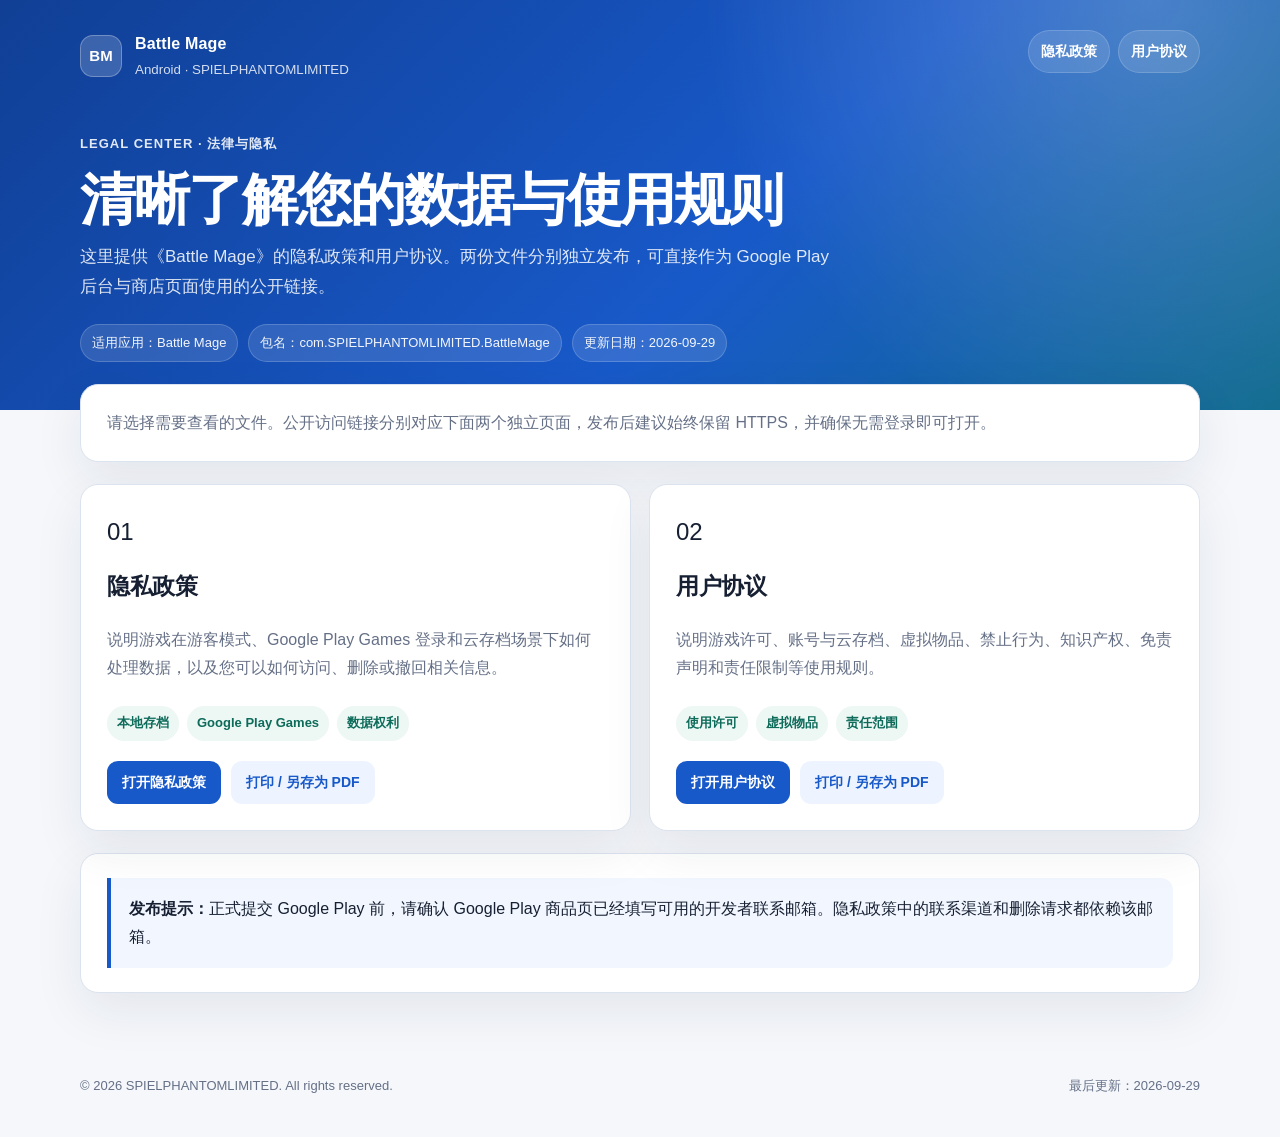
==== legal-site/index.html @ f311d5a0 "Add files via upload" ====
<!doctype html>
<html lang="zh-CN">
<head>
  <meta charset="utf-8">
  <meta name="viewport" content="width=device-width, initial-scale=1">
  <meta name="theme-color" content="#1859c9">
  <meta name="description" content="《Battle Mage》隐私政策与用户协议入口。">
  <title>Battle Mage | 法律与隐私</title>
  <link rel="stylesheet" href="styles.css">
</head>
<body>
  <header class="site-header">
    <div class="shell">
      <div class="header-row">
        <div class="brand">
          <div class="brand-mark">BM</div>
          <div>Battle Mage<small>Android · SPIELPHANTOMLIMITED</small></div>
        </div>
        <nav class="topnav" aria-label="法律文件导航">
          <a href="privacy-policy.html">隐私政策</a>
          <a href="terms-of-service.html">用户协议</a>
        </nav>
      </div>
      <div class="hero">
        <span class="eyebrow">Legal Center · 法律与隐私</span>
        <h1>清晰了解您的数据与使用规则</h1>
        <p>这里提供《Battle Mage》的隐私政策和用户协议。两份文件分别独立发布，可直接作为 Google Play 后台与商店页面使用的公开链接。</p>
        <div class="meta-row">
          <span class="meta-pill">适用应用：Battle Mage</span>
          <span class="meta-pill">包名：com.SPIELPHANTOMLIMITED.BattleMage</span>
          <span class="meta-pill">更新日期：2026-09-29</span>
        </div>
      </div>
    </div>
  </header>

  <div class="shell page">
    <div class="panel intro-card">
      <p>请选择需要查看的文件。公开访问链接分别对应下面两个独立页面，发布后建议始终保留 HTTPS，并确保无需登录即可打开。</p>
    </div>

    <div class="home-grid">
      <article class="panel doc-card">
        <div class="icon" aria-hidden="true">01</div>
        <h2>隐私政策</h2>
        <p>说明游戏在游客模式、Google Play Games 登录和云存档场景下如何处理数据，以及您可以如何访问、删除或撤回相关信息。</p>
        <div class="badge-row">
          <span class="badge">本地存档</span>
          <span class="badge">Google Play Games</span>
          <span class="badge">数据权利</span>
        </div>
        <div class="actions">
          <a class="button" href="privacy-policy.html">打开隐私政策</a>
          <a class="button secondary" href="privacy-policy.html#print">打印 / 另存为 PDF</a>
        </div>
      </article>

      <article class="panel doc-card">
        <div class="icon" aria-hidden="true">02</div>
        <h2>用户协议</h2>
        <p>说明游戏许可、账号与云存档、虚拟物品、禁止行为、知识产权、免责声明和责任限制等使用规则。</p>
        <div class="badge-row">
          <span class="badge">使用许可</span>
          <span class="badge">虚拟物品</span>
          <span class="badge">责任范围</span>
        </div>
        <div class="actions">
          <a class="button" href="terms-of-service.html">打开用户协议</a>
          <a class="button secondary" href="terms-of-service.html#print">打印 / 另存为 PDF</a>
        </div>
      </article>
    </div>

    <div class="panel intro-card" style="margin-top: 22px;">
      <div class="notice">
        <strong>发布提示：</strong>正式提交 Google Play 前，请确认 Google Play 商品页已经填写可用的开发者联系邮箱。隐私政策中的联系渠道和删除请求都依赖该邮箱。
      </div>
    </div>
  </div>

  <footer class="site-footer">
    <div class="shell">
      <span>© 2026 SPIELPHANTOMLIMITED. All rights reserved.</span>
      <span>最后更新：2026-09-29</span>
    </div>
  </footer>
</body>
</html>
---- legal-site/styles.css ----
:root {
  --bg: #f5f7fb;
  --surface: #ffffff;
  --surface-soft: #eef4ff;
  --ink: #172033;
  --muted: #657087;
  --line: #dbe3ef;
  --brand: #1859c9;
  --brand-strong: #103f95;
  --accent: #0d7a67;
  --warning: #8a4b08;
  --warning-bg: #fff7e8;
  --shadow: 0 18px 50px rgba(23, 32, 51, 0.08);
  --radius: 18px;
}

* { box-sizing: border-box; }

html { scroll-behavior: smooth; }

body {
  margin: 0;
  background: var(--bg);
  color: var(--ink);
  font-family: "Segoe UI", "PingFang SC", "Microsoft YaHei", "Noto Sans CJK SC", sans-serif;
  line-height: 1.75;
  text-rendering: optimizeLegibility;
}

a { color: var(--brand); text-decoration-thickness: 1px; text-underline-offset: 3px; }
a:hover { color: var(--brand-strong); }

.site-header {
  background:
    radial-gradient(circle at 90% 0%, rgba(255,255,255,0.22), transparent 28rem),
    linear-gradient(135deg, #103f95 0%, #1859c9 58%, #0d7a67 130%);
  color: #fff;
  padding: 30px 0 48px;
}

.shell { width: min(1120px, calc(100% - 36px)); margin: 0 auto; }

.header-row { display: flex; align-items: flex-start; justify-content: space-between; gap: 24px; }
.brand { display: flex; align-items: center; gap: 13px; font-weight: 750; letter-spacing: .01em; }
.brand-mark {
  width: 42px; height: 42px; border-radius: 13px;
  display: grid; place-items: center;
  background: rgba(255,255,255,.18);
  border: 1px solid rgba(255,255,255,.28);
  font-size: 15px; font-weight: 800;
}
.brand small { display: block; font-weight: 500; opacity: .82; letter-spacing: 0; }

.topnav { display: flex; flex-wrap: wrap; gap: 8px; justify-content: flex-end; }
.topnav a {
  color: #fff; text-decoration: none; font-size: 14px; font-weight: 650;
  padding: 8px 12px; border-radius: 999px; background: rgba(255,255,255,.12);
  border: 1px solid rgba(255,255,255,.16);
}
.topnav a:hover { background: rgba(255,255,255,.22); color: #fff; }

.hero { margin-top: 48px; max-width: 850px; }
.eyebrow {
  display: inline-flex; align-items: center; gap: 8px;
  font-size: 13px; font-weight: 700; text-transform: uppercase; letter-spacing: .08em;
  color: rgba(255,255,255,.88);
}
.hero h1 { margin: 12px 0 10px; font-size: clamp(34px, 5vw, 56px); line-height: 1.12; letter-spacing: -.035em; }
.hero p { margin: 0; max-width: 760px; color: rgba(255,255,255,.86); font-size: 17px; }
.meta-row { display: flex; flex-wrap: wrap; gap: 10px; margin-top: 22px; }
.meta-pill {
  max-width: 100%; overflow-wrap: anywhere;
  display: inline-flex; align-items: center; gap: 6px;
  padding: 7px 11px; border-radius: 999px;
  background: rgba(255,255,255,.12); border: 1px solid rgba(255,255,255,.18);
  color: rgba(255,255,255,.94); font-size: 13px;
}

.page { margin-top: -26px; padding-bottom: 60px; }
.panel {
  background: var(--surface); border: 1px solid var(--line);
  border-radius: var(--radius); box-shadow: var(--shadow);
}
.intro-card { padding: 24px 26px; margin-bottom: 22px; }
.intro-card p { margin: 0; color: var(--muted); }

.layout { display: grid; grid-template-columns: 260px minmax(0, 1fr); gap: 22px; align-items: start; }
.layout > * { min-width: 0; }
.hero p, .intro-card p { overflow-wrap: anywhere; }
.toc {
  position: sticky; top: 18px; padding: 20px;
}
.toc strong { display: block; font-size: 14px; margin-bottom: 10px; }
.toc ol { margin: 0; padding-left: 20px; color: var(--muted); }
.toc li { margin: 6px 0; }
.toc a { color: var(--muted); text-decoration: none; }
.toc a:hover { color: var(--brand); }

main.panel { padding: 34px 38px 42px; }
article section { scroll-margin-top: 24px; margin-top: 34px; }
article section:first-child { margin-top: 0; }
h2 { margin: 0 0 14px; font-size: 24px; line-height: 1.35; letter-spacing: -.02em; }
h3 { margin: 24px 0 8px; font-size: 17px; }
p { margin: 10px 0; }
ul, ol { margin: 10px 0 10px 1.2rem; padding: 0; }
li { margin: 6px 0; }

.summary-grid { display: grid; grid-template-columns: repeat(2, minmax(0, 1fr)); gap: 12px; margin-top: 16px; }
.summary-card {
  padding: 16px; border-radius: 14px; background: var(--surface-soft); border: 1px solid #d7e4ff;
}
.summary-card strong { display: block; margin-bottom: 3px; }
.summary-card span { color: var(--muted); font-size: 14px; }

.callout {
  margin: 18px 0; padding: 16px 18px; border-radius: 14px;
  background: var(--warning-bg); border: 1px solid #f1d7a9; color: #5c3a0c;
}
.callout strong { color: var(--warning); }

.table-wrap { overflow-x: auto; margin: 14px 0; border: 1px solid var(--line); border-radius: 14px; }
table { width: 100%; border-collapse: collapse; min-width: 720px; background: #fff; }
th, td { padding: 13px 15px; text-align: left; vertical-align: top; border-bottom: 1px solid var(--line); }
th { background: #f7f9fd; font-size: 14px; color: #39455d; }
tr:last-child td { border-bottom: 0; }
td { font-size: 14px; }

.badge-row { display: flex; flex-wrap: wrap; gap: 8px; margin: 14px 0 0; }
.badge { padding: 6px 10px; border-radius: 999px; background: #edf7f4; color: #0d6b5a; font-size: 13px; font-weight: 650; }

.home-grid { display: grid; grid-template-columns: repeat(2, minmax(0, 1fr)); gap: 18px; }
.doc-card { padding: 26px; display: flex; flex-direction: column; min-height: 250px; }
.doc-card .icon { font-size: 24px; margin-bottom: 18px; }
.doc-card h2 { font-size: 23px; }
.doc-card p { color: var(--muted); }
.doc-card .actions { margin-top: auto; padding-top: 20px; display: flex; flex-wrap: wrap; gap: 10px; }
.button {
  display: inline-flex; align-items: center; justify-content: center;
  min-height: 42px; padding: 9px 15px; border-radius: 11px;
  color: #fff; background: var(--brand); text-decoration: none; font-weight: 700; font-size: 14px;
}
.button:hover { color: #fff; background: var(--brand-strong); }
.button.secondary { color: var(--brand); background: #edf4ff; }
.button.secondary:hover { color: var(--brand-strong); background: #dfeaff; }

.notice { padding: 17px 18px; border-left: 4px solid var(--brand); background: #f2f7ff; border-radius: 0 12px 12px 0; }
.muted { color: var(--muted); }
.small { font-size: 13px; }
.nowrap { white-space: nowrap; }

footer.site-footer { padding: 0 0 40px; color: var(--muted); font-size: 13px; }
footer.site-footer .shell { display: flex; justify-content: space-between; gap: 20px; flex-wrap: wrap; }

@media (max-width: 850px) {
  .header-row { display: block; }
  .topnav { justify-content: flex-start; margin-top: 20px; }
  .layout { grid-template-columns: 1fr; }
  .toc { position: static; }
  main.panel { padding: 28px 22px 34px; }
  .summary-grid, .home-grid { grid-template-columns: 1fr; }
}

@media (max-width: 560px) {
  .shell { width: min(100% - 24px, 1120px); }
  .site-header { padding-top: 20px; }
  .hero { margin-top: 32px; }
  .hero h1 { font-size: 36px; }
  .page { margin-top: -18px; }
  .intro-card { padding: 20px; }
  .doc-card { min-height: auto; padding: 22px; }
}

@media print {
  body { background: #fff; }
  .site-header, .toc, .topnav, .actions, footer.site-footer { display: none !important; }
  .shell { width: 100%; }
  .page { margin: 0; }
  .panel { box-shadow: none; border: 0; }
  main.panel { padding: 0; }
  a { color: inherit; text-decoration: none; }
}
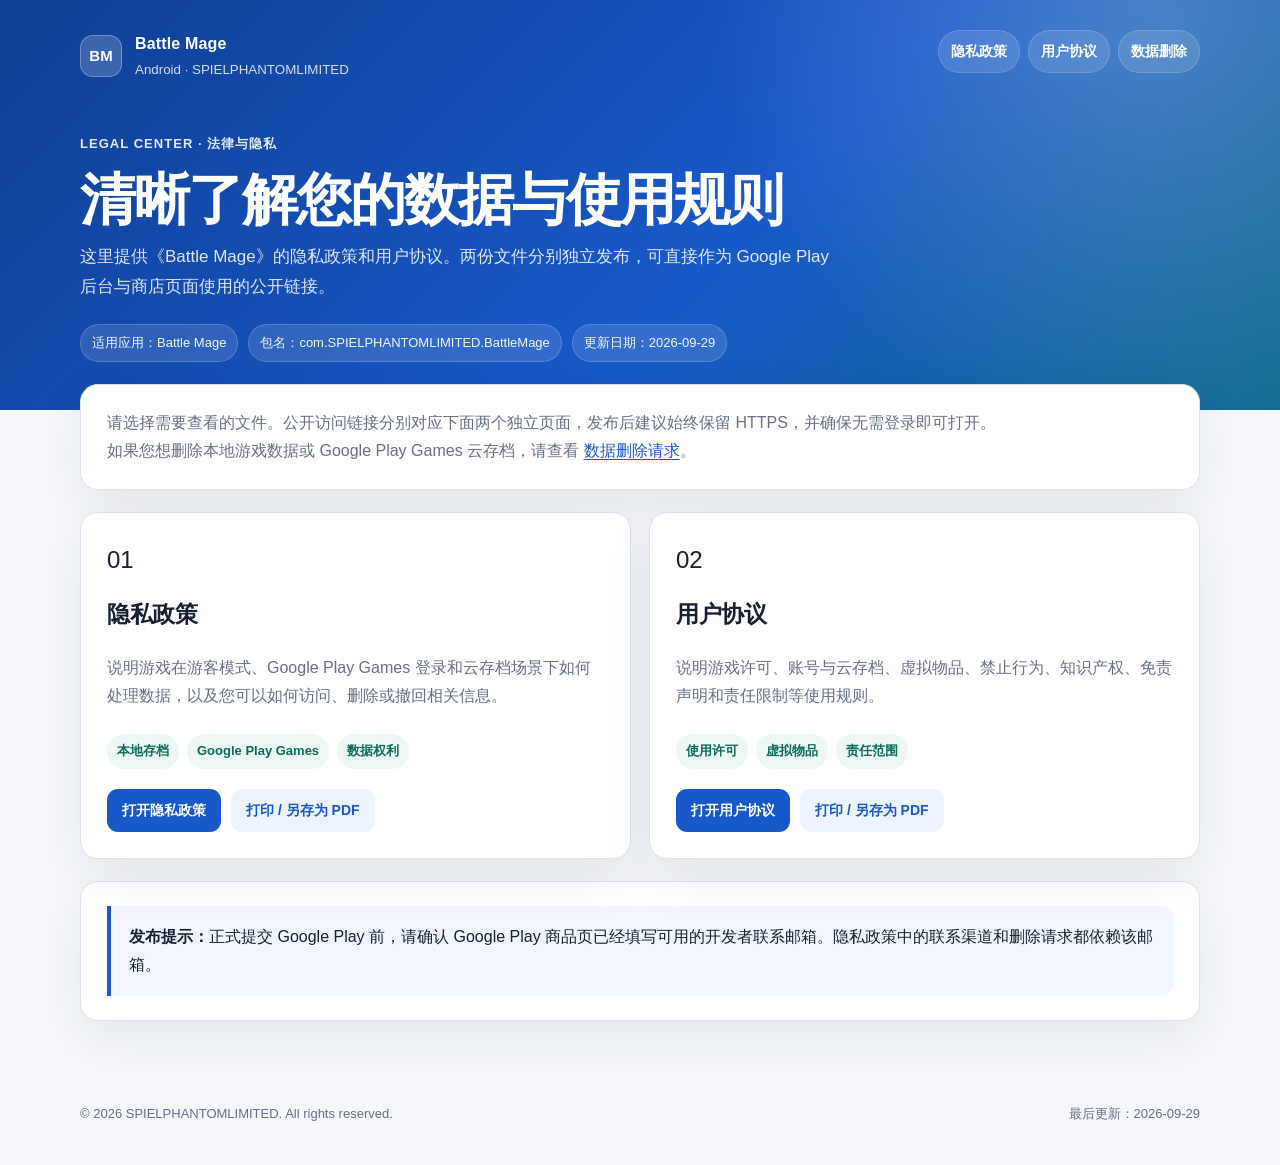
==== commit 1ba806fe: "Add files via upload" ====
--- a/legal-site/index.html
+++ b/legal-site/index.html
@@ -18,7 +18,8 @@
         </div>
         <nav class="topnav" aria-label="法律文件导航">
           <a href="privacy-policy.html">隐私政策</a>
-          <a href="terms-of-service.html">用户协议</a>
+          <a href="terms-of-service.html">用户协议</a>
+          <a href="data-deletion.html">数据删除</a>
         </nav>
       </div>
       <div class="hero">
@@ -36,7 +37,8 @@
 
   <div class="shell page">
     <div class="panel intro-card">
-      <p>请选择需要查看的文件。公开访问链接分别对应下面两个独立页面，发布后建议始终保留 HTTPS，并确保无需登录即可打开。</p>
+      <p>请选择需要查看的文件。公开访问链接分别对应下面两个独立页面，发布后建议始终保留 HTTPS，并确保无需登录即可打开。</p>
+      <p>如果您想删除本地游戏数据或 Google Play Games 云存档，请查看 <a href="data-deletion.html">数据删除请求</a>。</p>
     </div>
 
     <div class="home-grid">
@@ -86,3 +88,6 @@
   </footer>
 </body>
 </html>
+
+
+
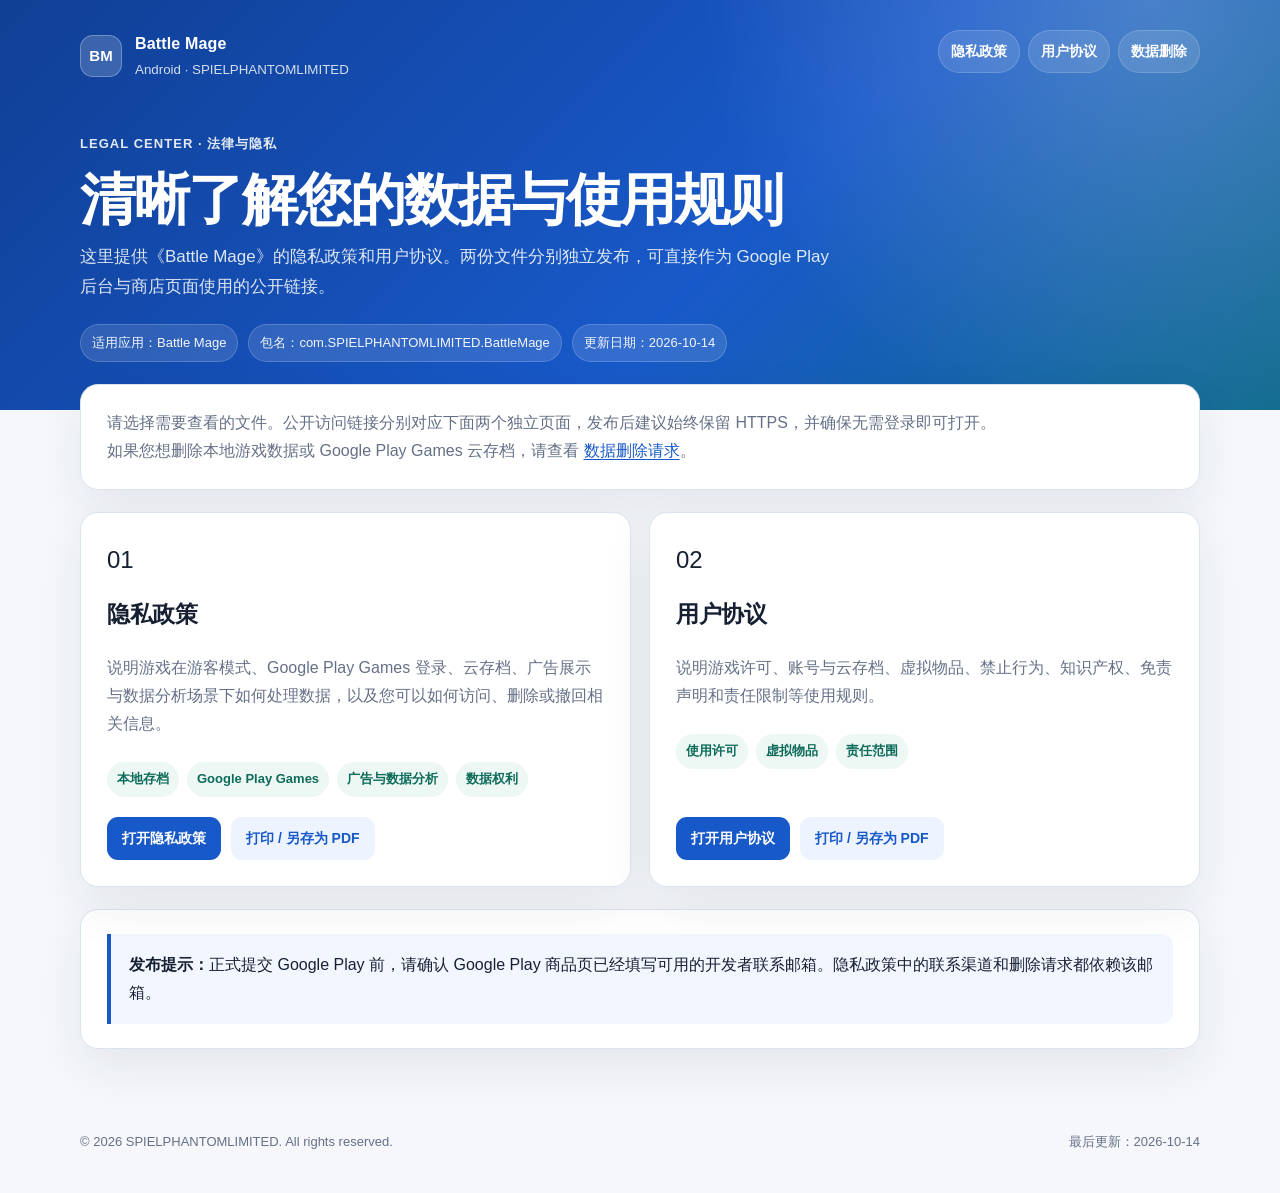
==== commit 92f263f0: "Add files via upload" ====
--- a/legal-site/index.html
+++ b/legal-site/index.html
@@ -29,7 +29,7 @@
         <div class="meta-row">
           <span class="meta-pill">适用应用：Battle Mage</span>
           <span class="meta-pill">包名：com.SPIELPHANTOMLIMITED.BattleMage</span>
-          <span class="meta-pill">更新日期：2026-09-29</span>
+          <span class="meta-pill">更新日期：2026-10-14</span>
         </div>
       </div>
     </div>
@@ -45,10 +45,11 @@
       <article class="panel doc-card">
         <div class="icon" aria-hidden="true">01</div>
         <h2>隐私政策</h2>
-        <p>说明游戏在游客模式、Google Play Games 登录和云存档场景下如何处理数据，以及您可以如何访问、删除或撤回相关信息。</p>
+        <p>说明游戏在游客模式、Google Play Games 登录、云存档、广告展示与数据分析场景下如何处理数据，以及您可以如何访问、删除或撤回相关信息。</p>
         <div class="badge-row">
           <span class="badge">本地存档</span>
           <span class="badge">Google Play Games</span>
+          <span class="badge">广告与数据分析</span>
           <span class="badge">数据权利</span>
         </div>
         <div class="actions">
@@ -83,7 +84,7 @@
   <footer class="site-footer">
     <div class="shell">
       <span>© 2026 SPIELPHANTOMLIMITED. All rights reserved.</span>
-      <span>最后更新：2026-09-29</span>
+      <span>最后更新：2026-10-14</span>
     </div>
   </footer>
 </body>
